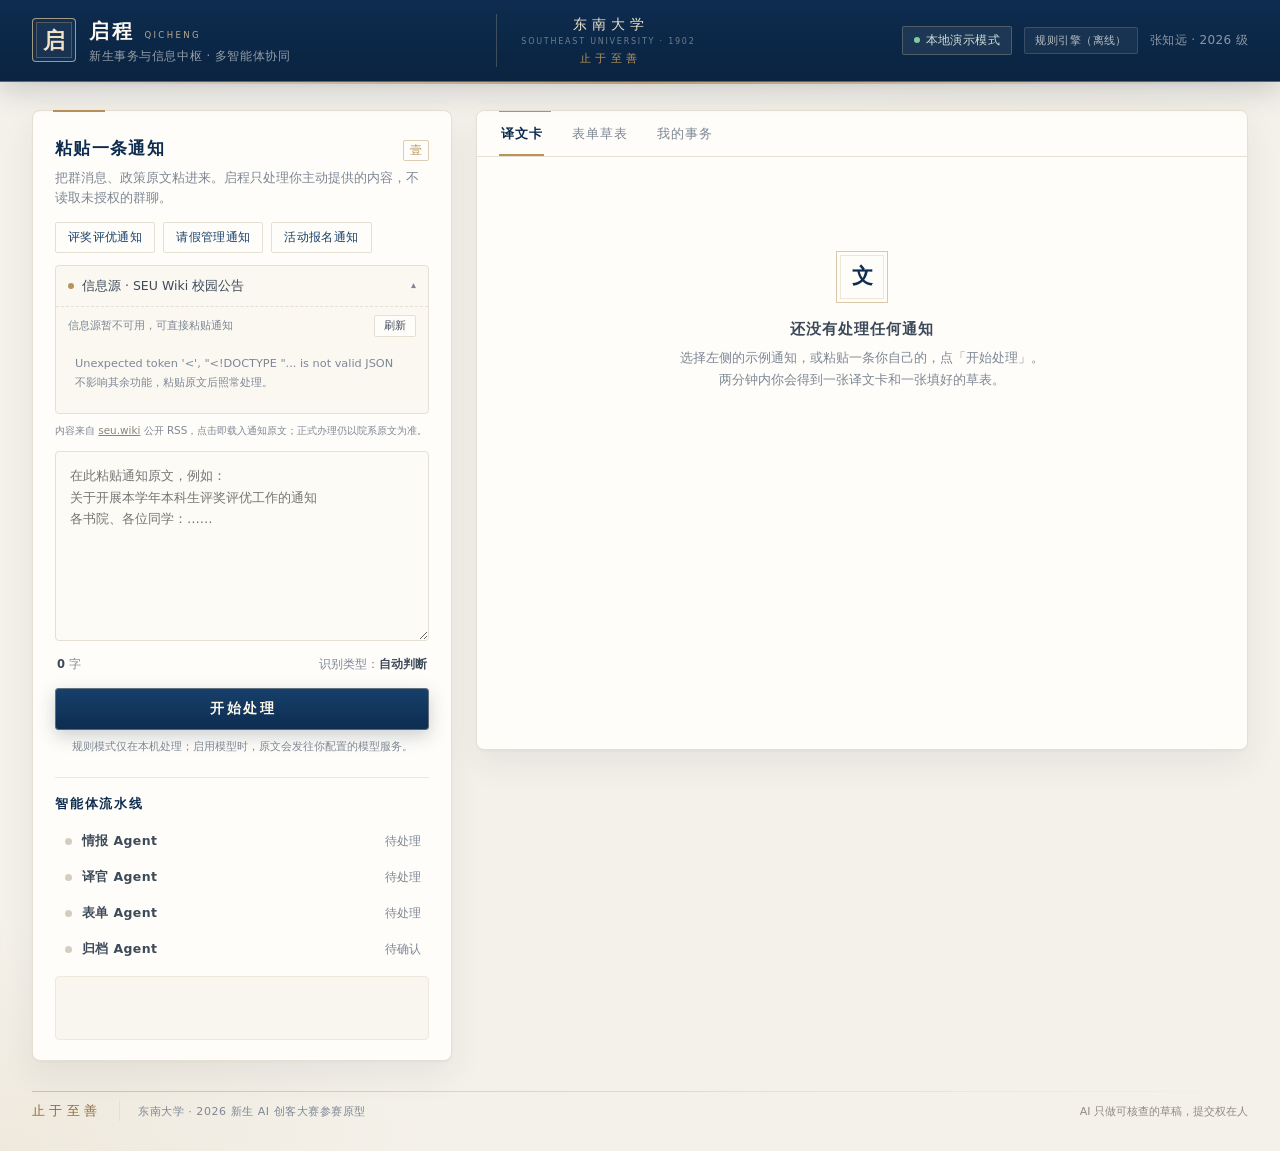
==== index.html @ 8e9462e5 "feat: 启程 — 从一条通知到一张核对完的表（原型首版）" ====
<!DOCTYPE html>
<html lang="zh-CN">
<head>
<meta charset="UTF-8">
<meta name="viewport" content="width=device-width, initial-scale=1.0">
<title>启程 · 新生事务与信息中枢</title>
<link rel="stylesheet" href="assets/style.css?v=4">
</head>
<body>
<header class="topbar">
  <div class="brand">
    <div class="logo">启</div>
    <div class="brand-text">
      <h1>启程<span class="h1-en">QICHENG</span></h1>
      <p>新生事务与信息中枢 · 多智能体协同</p>
    </div>
  </div>
  <div class="school">
    <span class="school-name">东南大学</span>
    <span class="school-en">SOUTHEAST UNIVERSITY · 1902</span>
    <span class="school-motto">止于至善</span>
  </div>
  <div class="userbar">
    <span class="mode-tag"><i class="pulse"></i>本地演示模式</span>
    <span class="engine-tag" id="engineTag" title="引擎状态">规则引擎</span>
    <span class="who">张知远 · 2026 级</span>
  </div>
</header>

<main class="layout">
  <!-- 左：输入与流水线 -->
  <section class="panel input-panel">
    <div class="panel-head">
      <h2>粘贴一条通知</h2>
      <span class="step-no">壹</span>
    </div>
    <p class="hint">把群消息、政策原文粘进来。启程只处理你主动提供的内容，不读取未授权的群聊。</p>

    <div class="samples" id="samples"></div>

    <details class="source-block" id="sourceBlock" open>
      <summary>
        <i class="src-dot"></i>信息源 · SEU Wiki 校园公告
        <span class="src-count" id="sourceCount"></span>
      </summary>
      <div class="source-inner">
        <div class="source-bar">
          <span id="sourceHint">正在读取校园公告…</span>
          <button id="refreshSource" class="ghost mini" type="button">刷新</button>
        </div>
        <ul class="source-list" id="sourceList"></ul>
      </div>
    </details>
    <p class="source-note">内容来自 <a href="https://seu.wiki/" target="_blank" rel="noopener">seu.wiki</a> 公开 RSS，点击即载入通知原文；正式办理仍以院系原文为准。</p>

    <textarea id="notice" spellcheck="false" placeholder="在此粘贴通知原文，例如：&#10;关于开展本学年本科生评奖评优工作的通知&#10;各书院、各位同学：……"></textarea>
    <div class="input-meta">
      <span><b id="charCount">0</b> 字</span>
      <span>识别类型：<b id="typeHint">自动判断</b></span>
    </div>
    <div class="source-chip hidden" id="sourceChip"></div>

    <button id="run" class="primary" type="button">开始处理</button>
    <p class="fineprint">规则模式仅在本机处理；启用模型时，原文会发往你配置的模型服务。</p>

    <div class="pipeline-block">
      <h3>智能体流水线</h3>
      <ol class="pipeline" id="pipeline">
        <li data-agent="intel"><span class="dot"></span><span class="name">情报 Agent</span><span class="state">待处理</span></li>
        <li data-agent="trans"><span class="dot"></span><span class="name">译官 Agent</span><span class="state">待处理</span></li>
        <li data-agent="form"><span class="dot"></span><span class="name">表单 Agent</span><span class="state">待处理</span></li>
        <li data-agent="archive"><span class="dot"></span><span class="name">归档 Agent</span><span class="state">待确认</span></li>
      </ol>
      <div class="log" id="log" aria-live="polite"></div>
    </div>
  </section>

  <!-- 右：结果三视图 -->
  <section class="panel result-panel">
    <div class="result-head">
      <div class="tabs" role="tablist" id="tabs">
        <button class="tab active" role="tab" aria-selected="true" data-view="card">译文卡</button>
        <button class="tab" role="tab" aria-selected="false" data-view="form">表单草表</button>
        <button class="tab" role="tab" aria-selected="false" data-view="archive">我的事务</button>
      </div>
      <span class="timer" id="timer"></span>
    </div>

    <div class="view" id="viewCard">
      <div class="empty-state" id="cardEmpty">
        <div class="empty-icon">文</div>
        <h3>还没有处理任何通知</h3>
        <p>选择左侧的示例通知，或粘贴一条你自己的，点「开始处理」。<br>两分钟内你会得到一张译文卡和一张填好的草表。</p>
      </div>
      <div id="cardBody" class="hidden"></div>
    </div>

    <div class="view hidden" id="viewForm">
      <div class="empty-state" id="formEmpty">
        <div class="empty-icon">表</div>
        <h3>草表会在理解通知之后生成</h3>
        <p>每个字段都标注来源：来自教务系统、学工系统、你本人，还是无法获取。取不到的格子会留空并高亮，绝不猜测。</p>
      </div>
      <div id="formBody" class="hidden"></div>
    </div>

    <div class="view hidden" id="viewArchive">
      <div class="archive-toolbar">
        <input id="search" type="search" placeholder="搜索标题、类型或截止时间…">
        <button id="exportAll" class="ghost" type="button">导出归档</button>
      </div>
      <div id="archiveBody"></div>
    </div>
  </section>
</main>

<footer class="site-foot">
  <span class="foot-motto">止于至善</span>
  <span class="foot-meta">东南大学 · 2026 新生 AI 创客大赛参赛原型</span>
  <span class="foot-note">AI 只做可核查的草稿，提交权在人</span>
</footer>

<!-- 生成结果弹层 -->
<div class="modal hidden" id="modal" role="dialog" aria-modal="true" aria-label="草表预览">
  <div class="modal-mask" data-close></div>
  <div class="modal-card">
    <div class="modal-head">
      <h3 id="modalTitle">草表已生成</h3>
      <button class="icon-btn" data-close aria-label="关闭">×</button>
    </div>
    <div class="modal-body" id="modalBody"></div>
    <div class="modal-foot">
      <p class="modal-note">签名、盖章与提交仍由你本人完成。启程不代提交。</p>
      <div class="modal-actions">
        <button class="ghost" data-close type="button">返回核对</button>
        <button class="primary" id="printBtn" type="button">打印 / 存为 PDF</button>
      </div>
    </div>
  </div>
</div>

<div class="toast" id="toast"></div>

<script src="assets/agents.js?v=6"></script>
<script src="assets/app.js?v=6"></script>
</body>
</html>
---- assets/style.css ----
/* 启程 · 视觉基调沿用东南大学的「东大蓝 + 米纸 + 鎏金」，
   标题用宋体以贴近学府气质，正文保持无衬线以保证屏读效率。 */
:root{
  --ink:#1b2531;
  --ink-2:#3d4a59;
  --muted:#7d8794;
  --line:#e6dfd3;
  --line-soft:#eee8dd;
  --bg:#f4f1ea;
  --panel:#fffdf9;
  --blue:#0d2c4f;
  --blue-2:#17406c;
  --blue-soft:#edf1f6;
  --blue-line:#cfd9e5;
  --gold:#b8935a;
  --gold-deep:#8c6c3a;
  --gold-soft:#f6efe1;
  --amber:#a9660d;
  --amber-soft:#fdf3e2;
  --green:#1d6f4b;
  --green-soft:#eaf4ee;
  --red:#a8342b;
  --red-soft:#fdecea;
  --radius:8px;
  --shadow:0 1px 2px rgba(28,40,54,.04), 0 14px 34px rgba(28,40,54,.07);
  --serif:"Noto Serif SC","Source Han Serif SC","Songti SC","STSong","SimSun",serif;
}

*{box-sizing:border-box;}
html,body{margin:0;padding:0;}
body{
  background:
    radial-gradient(900px 420px at 80% -8%, #f0ece2 0%, rgba(240,236,226,0) 62%),
    radial-gradient(700px 380px at 0% 100%, #efe9dd 0%, rgba(239,233,221,0) 60%),
    var(--bg);
  color:var(--ink);
  font-family:"Microsoft YaHei","PingFang SC","Hiragino Sans GB",system-ui,-apple-system,"Segoe UI",sans-serif;
  font-size:14px;
  line-height:1.6;
  -webkit-font-smoothing:antialiased;
  min-height:100vh;
}
body::before{
  content:"止于至善";
  position:fixed;right:26px;top:150px;
  writing-mode:vertical-rl;
  font-family:var(--serif);
  font-size:42px;letter-spacing:.34em;
  color:rgba(13,44,79,.045);
  pointer-events:none;z-index:0;
}
h1,h2,h3,h4,p,ol,ul{margin:0;}
h1,h2,h3,h4{font-family:var(--serif);}
button{font-family:inherit;}

/* ---------- 顶栏 ---------- */
.topbar{
  display:flex;align-items:center;gap:24px;
  padding:14px 32px;
  background:linear-gradient(180deg,#0d2c4f 0%,#0a2340 100%);
  border-bottom:1px solid rgba(184,147,90,.55);
  box-shadow:0 10px 26px rgba(9,28,49,.16);
  position:sticky;top:0;z-index:20;
}
.topbar::after{
  content:"";position:absolute;left:0;right:0;bottom:-3px;height:2px;
  background:linear-gradient(90deg,rgba(184,147,90,0),rgba(184,147,90,.85),rgba(184,147,90,0));
  pointer-events:none;
}
.brand{display:flex;align-items:center;gap:13px;flex:none;}
.logo{
  width:44px;height:44px;border-radius:4px;display:grid;place-items:center;
  background:rgba(255,255,255,.06);
  border:1px solid rgba(216,193,154,.72);
  box-shadow:inset 0 0 0 3px rgba(13,44,79,.9), inset 0 0 0 4px rgba(216,193,154,.28);
  color:#f0e2c6;font-family:var(--serif);font-size:22px;font-weight:600;
}
.brand-text h1{
  font-size:20px;letter-spacing:.16em;color:#fdfaf4;font-weight:600;
  display:flex;align-items:baseline;gap:9px;
}
.h1-en{
  font-family:"Segoe UI",system-ui,sans-serif;font-size:8.5px;font-weight:500;
  letter-spacing:.28em;color:rgba(216,193,154,.85);
}
.brand-text p{font-size:11.5px;color:rgba(247,243,234,.58);letter-spacing:.05em;}
.school{
  display:flex;flex-direction:column;align-items:center;gap:1px;
  margin-left:auto;padding-left:24px;margin-right:auto;
  border-left:1px solid rgba(216,193,154,.26);
  text-align:center;line-height:1.5;
}
.school-name{
  font-family:var(--serif);font-size:14px;letter-spacing:.34em;
  color:#f0e3c9;text-indent:.34em;
}
.school-en{
  font-size:8px;letter-spacing:.22em;color:rgba(247,243,234,.42);
  font-family:"Segoe UI",system-ui,sans-serif;
}
.school-motto{
  margin-top:2px;font-family:var(--serif);font-size:10.5px;letter-spacing:.4em;
  color:var(--gold);text-indent:.4em;
}
.userbar{display:flex;align-items:center;gap:12px;font-size:12px;color:rgba(247,243,234,.78);flex:none;}
.mode-tag{
  display:inline-flex;align-items:center;gap:6px;padding:4px 11px;border-radius:2px;
  background:rgba(255,255,255,.07);border:1px solid rgba(216,193,154,.28);
  color:#cfe3d8;font-size:11.5px;letter-spacing:.04em;
}
.engine-tag{
  font-size:11px;padding:4px 10px;border-radius:2px;
  background:rgba(255,255,255,.05);color:rgba(247,243,234,.72);
  border:1px solid rgba(255,255,255,.14);white-space:nowrap;letter-spacing:.04em;
}
.engine-tag.llm{background:rgba(216,193,154,.14);color:#eddcbe;border-color:rgba(216,193,154,.5);}
.pulse{width:6px;height:6px;border-radius:50%;background:#7fc9a5;display:inline-block;animation:pulse 2.4s infinite;}
@keyframes pulse{0%,100%{opacity:1}50%{opacity:.35}}
.who{color:rgba(247,243,234,.55);letter-spacing:.03em;}

/* ---------- 布局 ---------- */
.layout{
  display:grid;grid-template-columns:minmax(340px,420px) 1fr;gap:24px;
  max-width:1360px;margin:0 auto;padding:28px 32px 40px;align-items:start;
  position:relative;z-index:1;
}
.panel{
  background:var(--panel);border:1px solid var(--line);border-radius:var(--radius);
  box-shadow:var(--shadow);position:relative;
}
.input-panel{padding:24px 22px 20px;}
.input-panel::before,.result-panel::before{
  content:"";position:absolute;top:-1px;left:20px;width:52px;height:2px;background:var(--gold);
}
.result-panel{padding:0;min-height:640px;display:flex;flex-direction:column;overflow:hidden;}
.result-panel::before{left:22px;}

/* ---------- 输入区 ---------- */
.panel-head{display:flex;align-items:baseline;justify-content:space-between;margin-bottom:6px;}
.panel-head h2{font-size:17px;letter-spacing:.08em;color:var(--blue);font-weight:600;}
.step-no{
  font-family:var(--serif);font-size:12px;color:var(--gold);
  border:1px solid rgba(184,147,90,.45);border-radius:2px;padding:1px 6px;line-height:1.4;
}
.hint{font-size:12.5px;color:var(--muted);margin-bottom:14px;}
.samples{display:flex;flex-wrap:wrap;gap:8px;margin-bottom:12px;}
.chip{
  border:1px solid var(--line);background:#fffdf9;color:var(--blue-2);
  padding:6px 12px;border-radius:2px;font-size:12px;cursor:pointer;transition:.18s;
  letter-spacing:.03em;
}
.chip:hover{background:var(--gold-soft);border-color:rgba(184,147,90,.55);color:var(--gold-deep);}
.chip:active{transform:translateY(1px);}

/* ---------- 信息源 ---------- */
.source-block{border:1px solid var(--line);border-radius:4px;background:#fbf8f2;margin-bottom:8px;}
.source-block summary{
  display:flex;align-items:center;gap:8px;padding:10px 12px;cursor:pointer;
  font-size:12.5px;color:var(--ink-2);list-style:none;user-select:none;
}
.source-block summary::-webkit-details-marker{display:none;}
.source-block summary::after{content:"▾";margin-left:auto;font-size:10px;color:var(--muted);transition:.2s;}
.source-block[open] summary::after{transform:rotate(180deg);}
.src-dot{width:6px;height:6px;border-radius:50%;background:var(--gold);flex:none;}
.src-count{font-size:10.5px;color:var(--muted);margin-left:auto;}
.source-block[open] .src-count{margin-right:14px;}
.source-inner{padding:0 10px 10px;border-top:1px dashed var(--line);}
.source-bar{display:flex;align-items:center;justify-content:space-between;gap:8px;padding:8px 2px 6px;font-size:10.8px;color:var(--muted);}
.ghost.mini{padding:3px 9px;font-size:10.8px;border-radius:2px;}
.source-list{list-style:none;margin:0;padding:0;max-height:190px;overflow:auto;}
.source-list li{padding:8px 9px;border-radius:3px;cursor:pointer;border:1px solid transparent;transition:.15s;}
.source-list li:hover,.source-list li:focus{background:var(--gold-soft);border-color:rgba(184,147,90,.28);outline:none;}
.src-item-title{font-size:12.2px;color:var(--ink-2);line-height:1.55;}
.src-item-meta{display:flex;align-items:center;gap:7px;font-size:10.4px;color:var(--muted);margin-top:3px;}
.src-cat{background:var(--blue-soft);color:var(--blue-2);border-radius:2px;padding:0 5px;}
.src-item-meta a{color:#8a8378;text-decoration:none;margin-left:auto;}
.src-item-meta a:hover{color:var(--gold-deep);text-decoration:underline;}
.source-list .empty{font-size:11.3px;color:var(--muted);padding:10px 8px;cursor:default;line-height:1.7;}
.source-list .empty:hover{background:transparent;border-color:transparent;}
.source-note{font-size:10.4px;color:var(--muted);line-height:1.6;margin:0 0 12px;}
.source-note a{color:#8a8378;}
.source-chip{
  display:flex;align-items:center;gap:8px;flex-wrap:wrap;font-size:11.3px;color:var(--ink-2);
  background:#fbf7ee;border:1px solid #e8ddc7;border-radius:4px;padding:6px 9px;margin:0 0 12px;
}
.source-chip .from{color:var(--gold-deep);font-weight:600;letter-spacing:.04em;}
.source-chip a{color:var(--blue-2);text-decoration:none;font-size:11px;}
.source-chip a:hover{text-decoration:underline;}
.tag.link{text-decoration:none;}
textarea{
  width:100%;height:190px;resize:vertical;padding:13px 14px;
  border:1px solid var(--line);border-radius:4px;background:#fdfbf6;
  font-family:inherit;font-size:12.8px;line-height:1.7;color:var(--ink-2);
  outline:none;transition:.18s;
}
textarea:focus{border-color:var(--blue-2);background:#fff;box-shadow:0 0 0 3px rgba(13,44,79,.07);}
.input-meta{display:flex;justify-content:space-between;font-size:11.5px;color:var(--muted);margin:8px 2px 14px;}
.input-meta b{color:var(--ink-2);font-weight:600;}

.primary{
  width:100%;padding:12px 16px;border:0;border-radius:4px;cursor:pointer;
  background:linear-gradient(180deg,#17406c,#0d2c4f);color:#fdf8ec;font-size:14px;font-weight:600;
  letter-spacing:.18em;text-indent:.18em;
  box-shadow:0 6px 18px rgba(13,44,79,.22), inset 0 0 0 1px rgba(216,193,154,.4);
  transition:.18s;
}
.primary:hover{filter:brightness(1.08);}
.primary:disabled{opacity:.5;cursor:not-allowed;box-shadow:none;}
.fineprint{font-size:11px;color:var(--muted);text-align:center;margin-top:8px;}

/* ---------- 流水线 ---------- */
.pipeline-block{margin-top:22px;border-top:1px solid var(--line-soft);padding-top:16px;}
.pipeline-block h3{font-size:12.5px;color:var(--blue);letter-spacing:.14em;margin-bottom:10px;}
.pipeline{list-style:none;padding:0;margin:0;display:flex;flex-direction:column;gap:2px;}
.pipeline li{
  display:flex;align-items:center;gap:10px;padding:7px 8px;border-radius:3px;font-size:12.5px;
  color:var(--muted);transition:.2s;border-left:2px solid transparent;
}
.pipeline li .dot{
  width:7px;height:7px;border-radius:50%;background:#d5cdc0;flex:none;transition:.2s;
}
.pipeline li .name{color:var(--ink-2);font-weight:600;min-width:82px;letter-spacing:.03em;}
.pipeline li .state{margin-left:auto;font-size:11.5px;}
.pipeline li.running{background:var(--blue-soft);border-left-color:var(--blue-2);}
.pipeline li.running .dot{background:var(--blue-2);animation:pulse 1.1s infinite;}
.pipeline li.running .state{color:var(--blue-2);}
.pipeline li.done .dot{background:var(--green);}
.pipeline li.done .state{color:var(--green);}
.pipeline li.wait .dot{background:var(--gold);}
.pipeline li.wait .state{color:var(--gold-deep);}

.log{
  margin-top:10px;background:#f9f6ef;border:1px solid var(--line-soft);border-radius:4px;
  padding:10px 12px;min-height:64px;max-height:132px;overflow:auto;
  font-family:ui-monospace,SFMono-Regular,Consolas,"Courier New",monospace;
  font-size:10.8px;line-height:1.75;color:#6a7480;
}
.log p{margin:0;opacity:0;animation:fadeIn .3s forwards;}
.log .ok{color:var(--green);}
.log .warn{color:var(--amber);}
@keyframes fadeIn{to{opacity:1}}

/* ---------- 结果区 ---------- */
.result-head{
  display:flex;align-items:center;justify-content:space-between;
  padding:0 22px;border-bottom:1px solid var(--line);gap:12px;flex-wrap:wrap;
  background:#fffdf9;
}
.tabs{display:flex;gap:26px;}
.tab{
  position:relative;border:0;background:transparent;color:var(--muted);font-size:12.8px;
  padding:15px 2px 13px;cursor:pointer;transition:.18s;white-space:nowrap;letter-spacing:.06em;
}
.tab:hover{color:var(--ink-2);}
.tab.active{color:var(--blue);font-weight:600;}
.tab.active::after{
  content:"";position:absolute;left:0;right:0;bottom:0;height:2px;background:var(--gold);
}
.timer{font-size:11.5px;color:var(--muted);}

.view{padding:22px;overflow:auto;flex:1;}
.view.hidden{display:none;}
.hidden{display:none !important;}

.empty-state{max-width:420px;margin:72px auto;text-align:center;color:var(--muted);}
.empty-icon{
  width:52px;height:52px;display:grid;place-items:center;margin:0 auto 14px;
  background:#fffdf9;border:1px solid rgba(184,147,90,.5);
  box-shadow:inset 0 0 0 3px #fffdf9, inset 0 0 0 4px rgba(184,147,90,.22);
  color:var(--blue);font-family:var(--serif);font-size:21px;font-weight:600;
}
.empty-state h3{font-size:15px;color:var(--ink-2);margin-bottom:6px;letter-spacing:.06em;}
.empty-state p{font-size:12.5px;line-height:1.8;}

/* ---------- 译文卡 ---------- */
.card-top{display:flex;align-items:flex-start;gap:8px;margin-bottom:14px;flex-wrap:wrap;}
.tag{
  font-size:11px;padding:3px 9px;border-radius:2px;background:var(--blue-soft);
  color:var(--blue-2);font-weight:600;letter-spacing:.05em;white-space:nowrap;
}
.tag.grey{background:#f3f0ea;color:#87817a;font-weight:400;}
.tag.amber{background:var(--amber-soft);color:var(--amber);}
.tag.green{background:var(--green-soft);color:var(--green);}
.card-title{
  font-size:21px;line-height:1.5;font-weight:600;letter-spacing:.03em;
  color:#152232;margin-bottom:12px;
}
.conclusion{
  border-left:3px solid var(--gold);
  background:linear-gradient(90deg,#fbf7ee,#fffdf9);
  padding:13px 16px;border-radius:0 4px 4px 0;
  font-family:var(--serif);font-size:15.5px;font-weight:600;color:#16243a;line-height:1.75;
  margin-bottom:20px;
}
.block{margin-bottom:20px;}
.block h4{
  font-size:12px;color:var(--gold-deep);letter-spacing:.16em;margin-bottom:9px;font-weight:600;
  display:flex;align-items:center;gap:8px;
}
.block h4::after{content:"";flex:1;height:1px;background:linear-gradient(90deg,rgba(184,147,90,.3),rgba(184,147,90,0));}
.actions{list-style:none;padding:0;margin:0;display:flex;flex-direction:column;gap:8px;}
.actions li{display:flex;gap:10px;align-items:flex-start;font-size:13.5px;color:var(--ink-2);cursor:pointer;}
.actions li .box{
  width:16px;height:16px;border:1px solid #c9c0b1;border-radius:2px;flex:none;margin-top:3px;
  display:grid;place-items:center;font-size:10px;color:transparent;transition:.15s;background:#fff;
}
.actions li.done .box{background:var(--green);border-color:var(--green);color:#fff;}
.actions li.done span{color:var(--muted);text-decoration:line-through;}

.kv-grid{display:grid;grid-template-columns:repeat(auto-fit,minmax(180px,1fr));gap:10px;}
.kv{border:1px solid var(--line);border-radius:3px;padding:10px 12px;background:#fdfbf6;}
.kv .k{font-size:11px;color:var(--muted);margin-bottom:3px;letter-spacing:.05em;}
.kv .v{font-size:13.5px;color:var(--ink);font-weight:600;word-break:break-all;}
.kv .v.small{font-size:12.5px;font-weight:400;color:var(--ink-2);}

.materials{display:flex;flex-wrap:wrap;gap:8px;}
.mat{
  font-size:12.5px;padding:5px 11px;border-radius:2px;background:var(--gold-soft);
  border:1px solid rgba(184,147,90,.28);color:var(--gold-deep);
}

details.origin{border:1px solid var(--line);border-radius:4px;overflow:hidden;background:#fdfbf6;}
details.origin summary{
  cursor:pointer;padding:10px 14px;font-size:12.5px;color:var(--blue-2);
  list-style:none;display:flex;align-items:center;justify-content:space-between;
}
details.origin summary::-webkit-details-marker{display:none;}
details.origin summary::after{content:"展开";font-size:11px;color:var(--muted);}
details.origin[open] summary::after{content:"收起";}
.origin-body{padding:4px 14px 14px;font-size:12.5px;line-height:1.95;color:var(--ink-2);border-top:1px dashed var(--line);}
mark{background:#f8e9c4;color:inherit;padding:0 2px;border-radius:1px;}

.card-foot{
  margin-top:8px;padding-top:14px;border-top:1px solid var(--line-soft);
  display:flex;align-items:center;justify-content:space-between;gap:12px;flex-wrap:wrap;
  font-size:11.5px;color:var(--muted);
}

/* ---------- 草表 ---------- */
.form-head{display:flex;align-items:center;gap:10px;flex-wrap:wrap;margin-bottom:4px;}
.form-name{font-size:18px;font-weight:600;letter-spacing:.04em;color:#16243a;font-family:var(--serif);}
.form-note{font-size:12.5px;color:var(--muted);margin-bottom:14px;}
.miss-bar{
  display:flex;align-items:center;gap:10px;background:var(--amber-soft);border:1px solid #efd9b6;
  color:var(--amber);border-radius:3px;padding:9px 12px;font-size:12.5px;margin-bottom:14px;
}
.miss-bar b{font-size:13px;}
.checks{margin-top:14px;border:1px solid var(--line);border-radius:3px;padding:10px 14px;background:#fdfbf6;}
.checks h4{font-size:11px;color:var(--muted);letter-spacing:.08em;margin-bottom:5px;font-family:inherit;}
.checks ul{margin:0;padding-left:16px;font-size:12.5px;color:var(--ink-2);line-height:1.85;}
.checks li::marker{color:var(--gold);}

table.sheet{width:100%;border-collapse:collapse;font-size:12.8px;}
.sheet th{
  text-align:left;font-size:11px;color:var(--muted);font-weight:600;letter-spacing:.1em;
  padding:8px 10px;border-bottom:1px solid var(--line);white-space:nowrap;
}
.sheet td{padding:9px 10px;border-bottom:1px solid var(--line-soft);vertical-align:middle;}
.sheet td.label{color:var(--ink-2);width:31%;}
.sheet td.value{font-weight:600;color:var(--ink);}
.sheet tr.missing{background:#fffcf4;}
.sheet tr.missing td:first-child{box-shadow:inset 3px 0 0 var(--gold);}
.sheet td.src{width:104px;}
.sheet td.conf{width:96px;}
.sheet input[type=text],.sheet select{
  width:100%;padding:7px 9px;border:1px solid #e0cda8;border-radius:2px;background:#fff;
  font-family:inherit;font-size:12.5px;color:var(--ink);outline:none;
}
.sheet input[type=text]:focus,.sheet select:focus{border-color:var(--gold);box-shadow:0 0 0 3px rgba(184,147,90,.14);}
.srcbadge{font-size:10.5px;padding:2px 7px;border-radius:2px;white-space:nowrap;display:inline-block;}
.src-inline{display:none;}
.src-jwc{background:var(--blue-soft);color:var(--blue-2);}
.src-xg{background:var(--green-soft);color:var(--green);}
.src-self{background:#f2f0ec;color:#6c6a66;}
.src-infer{background:#f1edf7;color:#63508c;}
.src-none{background:var(--amber-soft);color:var(--amber);}
.confbar{display:inline-block;width:40px;height:3px;border-radius:0;background:#e7e1d6;vertical-align:middle;margin-right:6px;overflow:hidden;}
.confbar i{display:block;height:100%;background:var(--blue-2);}
.confbar i.low{background:var(--gold);}
.confnum{font-size:10.5px;color:var(--muted);}

.confirm-box{
  margin-top:18px;border:1px solid var(--line);border-radius:3px;padding:14px;background:#fdfbf6;
}
.confirm-box label{display:flex;gap:9px;align-items:flex-start;font-size:12.5px;color:var(--ink-2);cursor:pointer;}
.confirm-box input[type=checkbox]{width:16px;height:16px;margin-top:2px;accent-color:var(--blue);flex:none;}
.confirm-actions{display:flex;gap:10px;margin-top:12px;align-items:center;}
.confirm-actions .primary{width:auto;padding:10px 20px;font-size:13px;letter-spacing:.1em;text-indent:.1em;}
.ghost{
  padding:10px 16px;border:1px solid var(--line);background:#fffdf9;border-radius:3px;
  font-size:12.5px;color:var(--ink-2);cursor:pointer;transition:.18s;white-space:nowrap;
}
.ghost:hover{border-color:rgba(184,147,90,.55);background:var(--gold-soft);color:var(--gold-deep);}

/* ---------- 归档 ---------- */
.archive-toolbar{display:flex;gap:10px;margin-bottom:16px;}
.archive-toolbar input{
  flex:1;padding:9px 12px;border:1px solid var(--line);border-radius:3px;background:#fdfbf6;
  font-family:inherit;font-size:12.5px;outline:none;
}
.archive-toolbar input:focus{border-color:var(--blue-2);background:#fff;}
.rec{
  border:1px solid var(--line);border-left:2px solid rgba(184,147,90,.35);
  border-radius:3px;padding:13px 15px;margin-bottom:10px;
  background:#fffdf9;transition:.18s;
}
.rec:hover{border-color:rgba(184,147,90,.5);border-left-color:var(--gold);box-shadow:0 6px 18px rgba(28,40,54,.06);}
.rec-top{display:flex;align-items:center;gap:8px;margin-bottom:6px;flex-wrap:wrap;}
.rec-title{font-size:13.8px;font-weight:600;color:#16243a;font-family:var(--serif);letter-spacing:.02em;}
.rec-meta{font-size:11.5px;color:var(--muted);display:flex;gap:12px;flex-wrap:wrap;}
.rec-actions{margin-left:auto;display:flex;gap:8px;}
.rec-actions button{font-size:11.5px;padding:4px 10px;}
.rec-empty{text-align:center;color:var(--muted);font-size:12.5px;padding:48px 0;}

/* ---------- 弹层 ---------- */
.modal{position:fixed;inset:0;display:grid;place-items:center;z-index:50;padding:24px;}
.modal.hidden{display:none;}
.modal-mask{position:absolute;inset:0;background:rgba(13,44,79,.42);backdrop-filter:blur(2px);}
.modal-card{
  position:relative;width:min(620px,100%);max-height:88vh;display:flex;flex-direction:column;
  background:#fffdf9;border-radius:4px;border-top:3px solid var(--gold);
  box-shadow:0 24px 60px rgba(9,28,49,.32);overflow:hidden;
  animation:rise .22s ease-out;
}
@keyframes rise{from{transform:translateY(10px);opacity:0}to{transform:none;opacity:1}}
.modal-head{display:flex;align-items:center;justify-content:space-between;padding:16px 20px;border-bottom:1px solid var(--line);}
.modal-head h3{font-size:15.5px;letter-spacing:.06em;color:var(--blue);}
.icon-btn{border:0;background:transparent;font-size:20px;color:var(--muted);cursor:pointer;line-height:1;padding:4px 8px;border-radius:2px;}
.icon-btn:hover{background:var(--gold-soft);color:var(--gold-deep);}
.modal-body{padding:20px;overflow:auto;}
.modal-foot{padding:14px 20px;border-top:1px solid var(--line);background:#fbf8f2;display:flex;align-items:center;justify-content:space-between;gap:12px;flex-wrap:wrap;}
.modal-note{font-size:11.5px;color:var(--amber);}
.modal-actions{display:flex;gap:9px;}
.modal-actions .primary{width:auto;padding:9px 18px;font-size:12.5px;}

.paper{
  border:1px solid #d9d1c2;padding:26px 28px;background:#fff;
  box-shadow:inset 0 0 0 4px #fff, inset 0 0 0 5px #ece4d1;
}
.paper h4{
  font-family:var(--serif);font-size:17px;text-align:center;margin-bottom:4px;letter-spacing:.2em;
  color:#14243a;text-indent:.2em;
}
.paper .paper-sub{text-align:center;font-size:11px;color:var(--muted);margin-bottom:18px;letter-spacing:.06em;}
.paper table{width:100%;border-collapse:collapse;font-size:12px;}
.paper td{border:1px solid #ddd6c8;padding:8px 10px;}
.paper td.k{background:#faf7f0;width:31%;color:var(--ink-2);font-family:var(--serif);}
.paper td.v{color:var(--ink);}
.paper .paper-sign{margin-top:18px;font-size:11.5px;color:var(--muted);display:flex;justify-content:space-between;}

/* ---------- 页脚 ---------- */
.site-foot{
  max-width:1360px;margin:0 auto;padding:0 32px 30px;
  display:flex;align-items:center;gap:18px;flex-wrap:wrap;
  font-size:11px;color:var(--muted);position:relative;z-index:1;
}
.site-foot::before{content:"";position:absolute;left:32px;right:32px;top:-10px;height:1px;background:linear-gradient(90deg,rgba(184,147,90,.5),rgba(184,147,90,0));}
.foot-motto{
  font-family:var(--serif);font-size:12.5px;color:var(--gold-deep);letter-spacing:.34em;
  padding-right:18px;border-right:1px solid var(--line);
}
.foot-meta{letter-spacing:.05em;}
.foot-note{margin-left:auto;color:#918a80;}

/* ---------- toast ---------- */
.toast{
  position:fixed;left:50%;bottom:28px;transform:translate(-50%,20px);opacity:0;pointer-events:none;
  background:#0d2c4f;color:#f7f3ea;font-size:12.5px;padding:10px 16px;border-radius:2px;
  border:1px solid rgba(216,193,154,.45);
  transition:.24s;z-index:60;box-shadow:0 10px 30px rgba(9,28,49,.24);
}
.toast.show{opacity:1;transform:translate(-50%,0);}

/* ---------- 打印 ---------- */
@media print{
  body{background:#fff;}
  body::before{display:none;}
  .topbar,.layout,.toast,.site-foot,.modal-head,.modal-foot,.modal-mask{display:none !important;}
  .modal{position:static;padding:0;display:block;}
  .modal-card{box-shadow:none;max-height:none;width:100%;border-radius:0;}
  .modal-body{padding:0;overflow:visible;}
  .paper{border:0;padding:0;box-shadow:none;}
}

/* ---------- 响应式 ---------- */
@media (max-width:1200px){
  body::before{display:none;}
}
@media (max-width:960px){
  .topbar{padding:12px 18px;gap:12px;flex-wrap:wrap;}
  .school{display:none;}
  .who{display:none;}
  .layout{grid-template-columns:1fr;padding:20px 14px 32px;gap:16px;}
  .result-panel{min-height:520px;}
  .input-panel{padding:20px 18px 18px;}
  .view{padding:16px;}
  .card-title{font-size:18px;}
  .sheet td.src,.sheet td.conf{display:none;}
  .sheet th:nth-child(3),.sheet th:nth-child(4){display:none;}
  .src-inline{display:inline-block;margin-top:5px;font-size:10px;}
  .sheet td.value{line-height:1.5;}
  .rec-actions{margin-left:0;}
  .site-foot{padding:0 16px 24px;gap:10px;}
  .foot-note{display:none;}
}
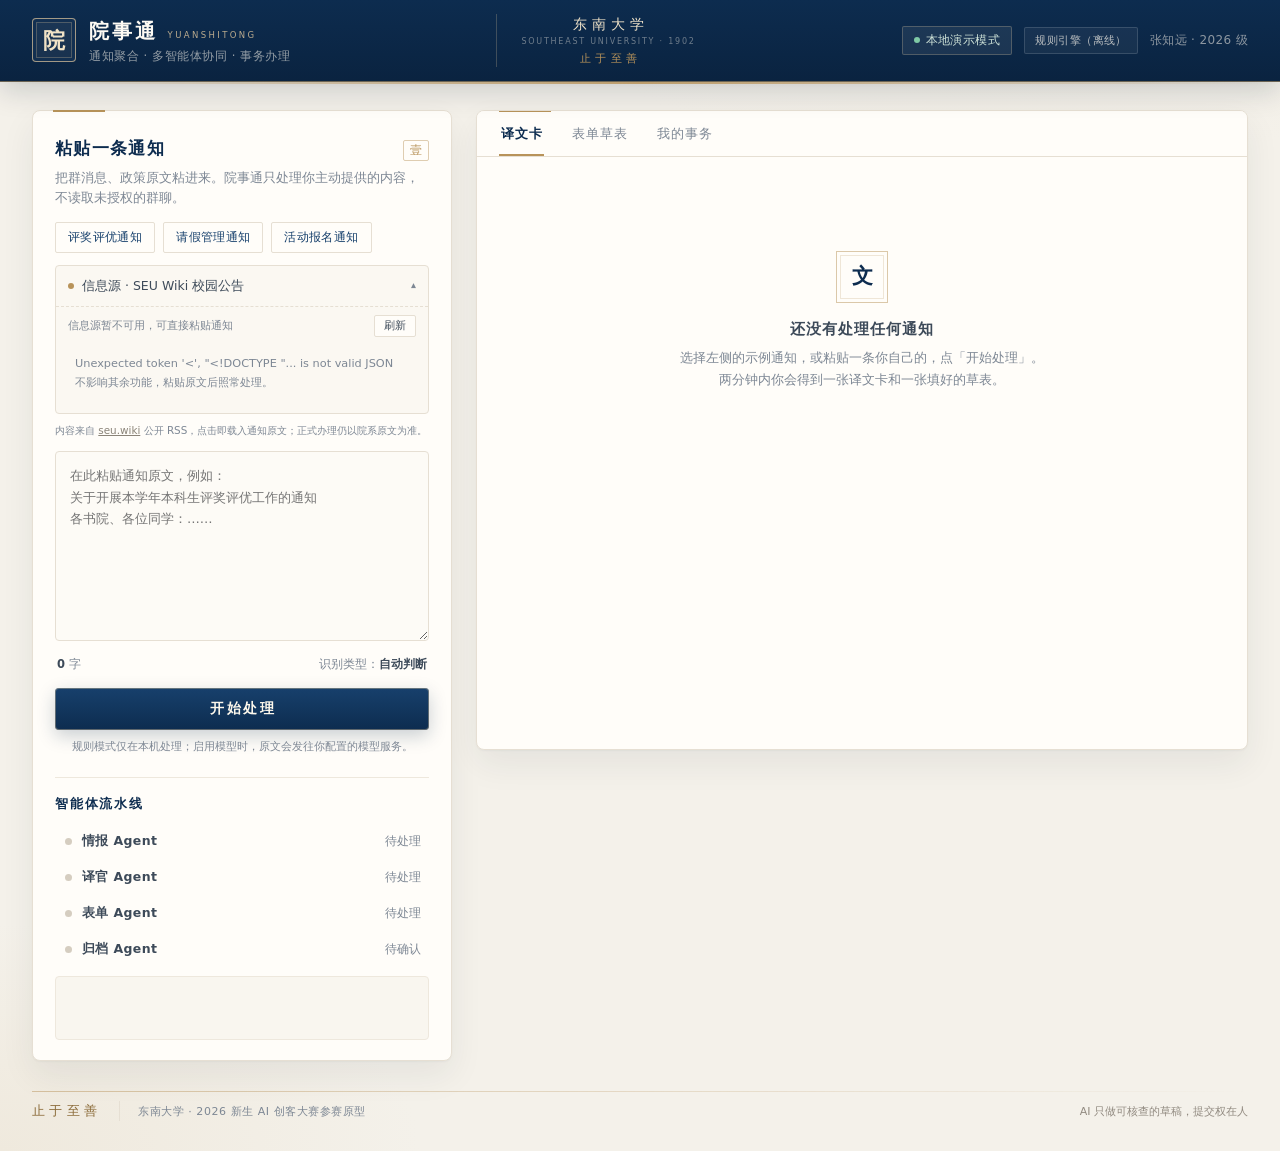
==== commit 55671f6e: "feat: 品牌统一为院事通@至善鱼，补充项目说明并重打包离线版" ====
--- a/index.html
+++ b/index.html
@@ -3,16 +3,16 @@
 <head>
 <meta charset="UTF-8">
 <meta name="viewport" content="width=device-width, initial-scale=1.0">
-<title>启程 · 新生事务与信息中枢</title>
+<title>院事通@至善鱼 · 通知聚合与事务办理</title>
 <link rel="stylesheet" href="assets/style.css?v=4">
 </head>
 <body>
 <header class="topbar">
   <div class="brand">
-    <div class="logo">启</div>
+    <div class="logo">院</div>
     <div class="brand-text">
-      <h1>启程<span class="h1-en">QICHENG</span></h1>
-      <p>新生事务与信息中枢 · 多智能体协同</p>
+      <h1>院事通<span class="h1-en">YUANSHITONG</span></h1>
+      <p>通知聚合 · 多智能体协同 · 事务办理</p>
     </div>
   </div>
   <div class="school">
@@ -34,7 +34,7 @@
       <h2>粘贴一条通知</h2>
       <span class="step-no">壹</span>
     </div>
-    <p class="hint">把群消息、政策原文粘进来。启程只处理你主动提供的内容，不读取未授权的群聊。</p>
+    <p class="hint">把群消息、政策原文粘进来。院事通只处理你主动提供的内容，不读取未授权的群聊。</p>
 
     <div class="samples" id="samples"></div>
 
@@ -130,7 +130,7 @@
     </div>
     <div class="modal-body" id="modalBody"></div>
     <div class="modal-foot">
-      <p class="modal-note">签名、盖章与提交仍由你本人完成。启程不代提交。</p>
+      <p class="modal-note">签名、盖章与提交仍由你本人完成。院事通不代提交。</p>
       <div class="modal-actions">
         <button class="ghost" data-close type="button">返回核对</button>
         <button class="primary" id="printBtn" type="button">打印 / 存为 PDF</button>
